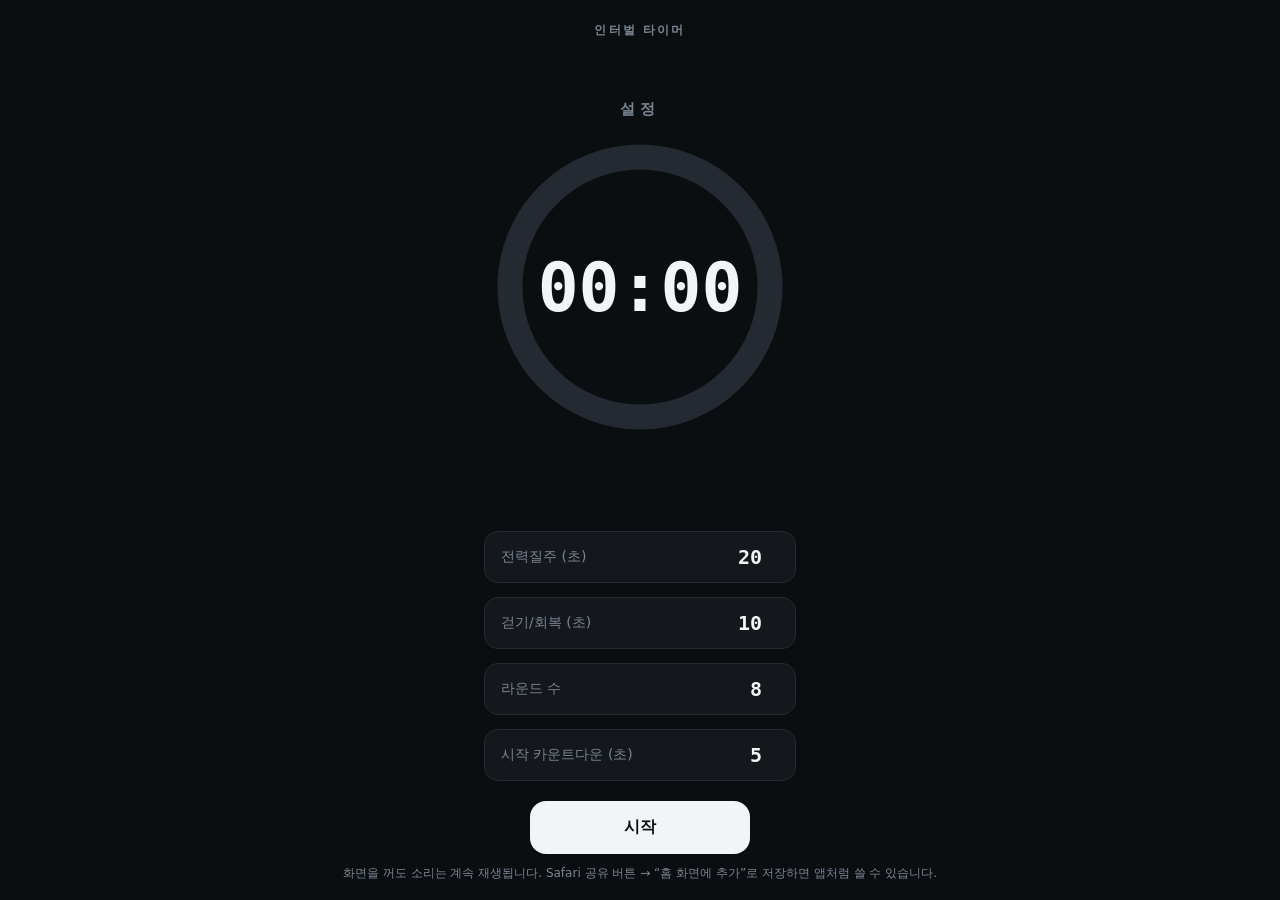
==== index.html @ 2dc90696 "Play pre-rendered session through <audio> so it survives iOS lock Web Audio is suspended by iOS in t" ====
<!DOCTYPE html>
<html lang="ko">
<head>
<meta charset="UTF-8">
<meta name="viewport" content="width=device-width, initial-scale=1, viewport-fit=cover, user-scalable=no">
<meta name="apple-mobile-web-app-capable" content="yes">
<meta name="apple-mobile-web-app-status-bar-style" content="black-translucent">
<meta name="apple-mobile-web-app-title" content="인터벌">
<meta name="theme-color" content="#0B0E11">
<title>인터벌 타이머</title>
<style>
  :root{
    --bg:#0B0E11;
    --panel:#14181D;
    --line:#242A31;
    --text:#F2F4F5;
    --muted:#7A8592;
    --ready:#5B7A99;
    --sprint:#FF5A36;
    --walk:#33D6A6;
    --done:#FFD166;
  }
  *{box-sizing:border-box; -webkit-tap-highlight-color:transparent;}
  html,body{height:100%; margin:0;}
  body{
    background:var(--bg);
    color:var(--text);
    font-family:-apple-system, BlinkMacSystemFont, "SF Pro Text", system-ui, sans-serif;
    display:flex;
    flex-direction:column;
    min-height:100vh;
    padding:env(safe-area-inset-top) env(safe-area-inset-right) env(safe-area-inset-bottom) env(safe-area-inset-left);
    overflow:hidden;
    user-select:none;
    transition:background-color .25s ease;
  }
  .eyebrow{
    text-align:center;
    letter-spacing:.18em;
    font-size:12px;
    font-weight:600;
    color:var(--muted);
    text-transform:uppercase;
    margin-top:22px;
  }
  .stage{
    flex:1;
    display:flex;
    flex-direction:column;
    align-items:center;
    justify-content:center;
    gap:18px;
  }
  .phase-label{
    font-size:15px;
    font-weight:700;
    letter-spacing:.32em;
    text-transform:uppercase;
    color:var(--muted);
  }
  .ring-wrap{ position:relative; width:min(66vw,300px); height:min(66vw,300px); }
  .ring-wrap svg{ width:100%; height:100%; transform:rotate(-90deg); }
  .ring-bg{ fill:none; stroke:var(--line); stroke-width:10; }
  .ring-fg{ fill:none; stroke:var(--sprint); stroke-width:10; stroke-linecap:round; transition:stroke .2s ease; }
  .ring-center{
    position:absolute; inset:0;
    display:flex; align-items:center; justify-content:center;
    font-family:ui-monospace,"SF Mono",Menlo,monospace;
    font-variant-numeric:tabular-nums;
    font-size:min(15vw,68px);
    font-weight:600;
  }
  .round-label{ font-size:13px; color:var(--muted); font-weight:600; }

  .config{
    display:flex; flex-direction:column; gap:14px;
    padding:0 24px; width:100%; max-width:360px; margin:0 auto;
  }
  .field{
    display:flex; justify-content:space-between; align-items:center;
    background:var(--panel); border:1px solid var(--line);
    border-radius:14px; padding:12px 16px;
  }
  .field label{ font-size:14px; color:var(--muted); }
  .field input{
    width:64px; text-align:right;
    background:transparent; border:none; outline:none;
    color:var(--text); font-size:20px; font-weight:600;
    font-family:ui-monospace,"SF Mono",Menlo,monospace;
    font-variant-numeric:tabular-nums;
  }

  .controls{
    display:flex; gap:12px; justify-content:center;
    padding:20px 24px 10px;
  }
  button{
    border:none; border-radius:16px;
    font-size:16px; font-weight:700;
    padding:16px 0; flex:1; max-width:220px;
    font-family:inherit; cursor:pointer;
  }
  .btn-primary{ background:var(--text); color:#0B0E11; }
  .btn-primary:disabled{ opacity:.5; }
  .btn-ghost{ background:var(--panel); color:var(--text); border:1px solid var(--line); }
  .btn-secondary{ background:var(--line); color:var(--text); }

  .hint{
    text-align:center; color:var(--muted); font-size:12px;
    padding:0 32px 18px; line-height:1.5;
  }
  .hidden{ display:none !important; }
</style>
</head>
<body>

  <div class="eyebrow" id="eyebrow">인터벌 타이머</div>

  <div class="stage">
    <div class="phase-label" id="phaseLabel">설정</div>
    <div class="ring-wrap">
      <svg viewBox="0 0 120 120">
        <circle class="ring-bg" cx="60" cy="60" r="52"></circle>
        <circle class="ring-fg" id="ring" cx="60" cy="60" r="52" stroke-dasharray="326.7" stroke-dashoffset="326.7"></circle>
      </svg>
      <div class="ring-center" id="clock">00:00</div>
    </div>
    <div class="round-label" id="roundLabel">&nbsp;</div>
  </div>

  <div class="config" id="config">
    <div class="field"><label>전력질주 (초)</label><input id="cfgSprint" type="number" min="1" value="20"></div>
    <div class="field"><label>걷기/회복 (초)</label><input id="cfgWalk" type="number" min="1" value="10"></div>
    <div class="field"><label>라운드 수</label><input id="cfgRounds" type="number" min="1" value="8"></div>
    <div class="field"><label>시작 카운트다운 (초)</label><input id="cfgCountdown" type="number" min="0" value="5"></div>
  </div>

  <div class="controls" id="controlsIdle">
    <button class="btn-primary" id="btnStart">시작</button>
  </div>
  <div class="controls hidden" id="controlsRun">
    <button class="btn-ghost" id="btnPause">일시정지</button>
    <button class="btn-secondary" id="btnReset">종료</button>
  </div>

  <div class="hint">화면을 꺼도 소리는 계속 재생됩니다. Safari 공유 버튼 → “홈 화면에 추가”로 저장하면 앱처럼 쓸 수 있습니다.</div>

  <audio id="player" preload="auto" playsinline></audio>

<script>
(function(){
  const els = {
    eyebrow: document.getElementById('eyebrow'),
    phaseLabel: document.getElementById('phaseLabel'),
    ring: document.getElementById('ring'),
    clock: document.getElementById('clock'),
    roundLabel: document.getElementById('roundLabel'),
    config: document.getElementById('config'),
    controlsIdle: document.getElementById('controlsIdle'),
    controlsRun: document.getElementById('controlsRun'),
    btnStart: document.getElementById('btnStart'),
    btnPause: document.getElementById('btnPause'),
    btnReset: document.getElementById('btnReset'),
    cfgSprint: document.getElementById('cfgSprint'),
    cfgWalk: document.getElementById('cfgWalk'),
    cfgRounds: document.getElementById('cfgRounds'),
    cfgCountdown: document.getElementById('cfgCountdown'),
  };
  const player = document.getElementById('player');

  const RING_CIRC = 2 * Math.PI * 52;
  const COLORS = { ready:'#5B7A99', sprint:'#FF5A36', walk:'#33D6A6', done:'#FFD166' };
  const PHASE_TEXT = { ready:'준비', sprint:'전력질주', walk:'걷기 / 회복', done:'완료' };
  // 비프음 최고 주파수가 880Hz라 22050Hz면 충분하고, 블롭 크기가 절반으로 줄어든다.
  const SAMPLE_RATE = 22050;

  let plan = null, rafId = null, trackUrl = null;

  function readConfig(){
    return {
      sprint: Math.max(1, parseInt(els.cfgSprint.value,10) || 20),
      walk: Math.max(1, parseInt(els.cfgWalk.value,10) || 10),
      rounds: Math.max(1, parseInt(els.cfgRounds.value,10) || 8),
      countdown: Math.max(0, parseInt(els.cfgCountdown.value,10) || 0),
    };
  }

  function buildPlan(cfg){
    const segments = [];
    let t = 0;
    segments.push({start:0, end:cfg.countdown, phase:'ready', round:0});
    t = cfg.countdown;
    for(let r=1; r<=cfg.rounds; r++){
      segments.push({start:t, end:t+cfg.sprint, phase:'sprint', round:r});
      t += cfg.sprint;
      segments.push({start:t, end:t+cfg.walk, phase:'walk', round:r});
      t += cfg.walk;
    }
    segments.push({start:t, end:t+1.2, phase:'done', round:cfg.rounds});
    const total = t;

    const beeps = [];
    const tickCount = Math.min(3, cfg.countdown);
    for(let i=tickCount; i>=1; i--) beeps.push({t: cfg.countdown - i, type:'tick'});
    segments.forEach(seg=>{
      if(seg.phase==='sprint') beeps.push({t:seg.start, type:'sprint_start'});
      if(seg.phase==='walk') beeps.push({t:seg.start, type:'walk_start'});
      if(seg.phase==='done') beeps.push({t:seg.start, type:'done'});
    });
    return {segments, beeps, total, rounds:cfg.rounds};
  }

  async function renderTrack(p){
    const totalSeconds = p.total + 1.5;
    const ctx = new OfflineAudioContext(1, Math.ceil(totalSeconds*SAMPLE_RATE), SAMPLE_RATE);
    function beep(time, freq, dur, gainVal){
      const osc = ctx.createOscillator();
      osc.type = 'sine';
      osc.frequency.value = freq;
      const g = ctx.createGain();
      g.gain.setValueAtTime(0, time);
      g.gain.linearRampToValueAtTime(gainVal, time+0.01);
      g.gain.linearRampToValueAtTime(0, time+dur);
      osc.connect(g).connect(ctx.destination);
      osc.start(time);
      osc.stop(time+dur+0.02);
    }
    p.beeps.forEach(e=>{
      if(e.type==='tick') beep(e.t, 660, 0.08, 0.45);
      else if(e.type==='sprint_start'){ beep(e.t,880,0.12,0.9); beep(e.t+0.16,880,0.12,0.9); }
      else if(e.type==='walk_start'){ beep(e.t,440,0.22,0.8); }
      else if(e.type==='done'){ beep(e.t,523,0.15,0.9); beep(e.t+0.18,659,0.15,0.9); beep(e.t+0.36,784,0.22,0.9); }
    });
    return await ctx.startRendering();
  }

  // 16bit PCM mono WAV. iOS는 백그라운드에서 WebAudio를 정지시키므로
  // 렌더링 결과를 <audio> 엘리먼트가 재생할 수 있는 파일로 바꾼다.
  function encodeWav(samples, sampleRate){
    const dataSize = samples.length * 2;
    const buf = new ArrayBuffer(44 + dataSize);
    const view = new DataView(buf);
    let o = 0;
    const str = s => { for(let i=0;i<s.length;i++) view.setUint8(o++, s.charCodeAt(i)); };
    const u32 = v => { view.setUint32(o, v, true); o += 4; };
    const u16 = v => { view.setUint16(o, v, true); o += 2; };
    str('RIFF'); u32(36 + dataSize); str('WAVE');
    str('fmt '); u32(16); u16(1); u16(1);
    u32(sampleRate); u32(sampleRate*2); u16(2); u16(16);
    str('data'); u32(dataSize);
    for(let i=0;i<samples.length;i++){
      const s = Math.max(-1, Math.min(1, samples[i]));
      view.setInt16(o, s < 0 ? s*0x8000 : s*0x7FFF, true);
      o += 2;
    }
    return new Blob([buf], {type:'audio/wav'});
  }

  function silentWavUrl(){
    return URL.createObjectURL(encodeWav(new Float32Array(1024), SAMPLE_RATE));
  }

  function findSegment(elapsed){
    for(const s of plan.segments){ if(elapsed>=s.start && elapsed<s.end) return s; }
    return plan.segments[plan.segments.length-1];
  }

  function updateUI(elapsed){
    const seg = findSegment(elapsed);
    const remain = Math.max(0, Math.ceil(seg.end - elapsed));
    const mm = String(Math.floor(remain/60)).padStart(2,'0');
    const ss = String(remain%60).padStart(2,'0');
    els.clock.textContent = mm+':'+ss;
    els.phaseLabel.textContent = PHASE_TEXT[seg.phase];
    els.phaseLabel.style.color = COLORS[seg.phase];
    els.ring.style.stroke = COLORS[seg.phase];
    els.roundLabel.textContent = seg.phase==='ready' ? '곧 시작합니다' :
      seg.phase==='done' ? '수고하셨습니다' : `${seg.round} / ${plan.rounds}`;

    const segDur = Math.max(0.001, seg.end - seg.start);
    const progress = Math.min(1, Math.max(0, (elapsed - seg.start)/segDur));
    els.ring.setAttribute('stroke-dasharray', RING_CIRC);
    els.ring.setAttribute('stroke-dashoffset', RING_CIRC * (1-progress));
  }

  // 화면 표시는 오디오 자체의 재생 위치를 따라간다.
  // 잠금 해제 후에도 소리와 어긋나지 않는다.
  function getElapsed(){ return player.currentTime; }

  function tick(){
    updateUI(getElapsed());
    if(!player.paused) rafId = requestAnimationFrame(tick);
  }

  function startTicking(){
    cancelAnimationFrame(rafId);
    rafId = requestAnimationFrame(tick);
  }

  function setupMediaSession(){
    if(!('mediaSession' in navigator)) return;
    navigator.mediaSession.metadata = new MediaMetadata({
      title:'인터벌 타이머',
      artist:`${plan.rounds} 라운드`,
    });
    navigator.mediaSession.setActionHandler('pause', ()=>{ player.pause(); });
    navigator.mediaSession.setActionHandler('play', ()=>{ player.play().catch(()=>{}); });
  }

  function releaseTrack(){
    if(trackUrl){ URL.revokeObjectURL(trackUrl); trackUrl = null; }
  }

  function goIdle(){
    els.controlsRun.classList.add('hidden');
    els.controlsIdle.classList.remove('hidden');
    els.config.classList.remove('hidden');
  }

  els.btnStart.addEventListener('click', async ()=>{
    const cfg = readConfig();
    plan = buildPlan(cfg);

    // iOS는 탭 제스처 안에서 동기적으로 play()가 호출된 엘리먼트만 잠금 해제한다.
    // await 이전에 무음으로 먼저 해제해 두고, 렌더링이 끝나면 src만 교체한다.
    const primer = silentWavUrl();
    player.src = primer;
    player.play().catch(()=>{});

    els.phaseLabel.textContent = '준비 중...';
    els.btnStart.disabled = true;
    els.config.classList.add('hidden');

    let buffer;
    try{
      buffer = await renderTrack(plan);
    }catch(e){
      URL.revokeObjectURL(primer);
      els.btnStart.disabled = false;
      els.phaseLabel.textContent = '오디오 생성 실패';
      els.config.classList.remove('hidden');
      return;
    }

    releaseTrack();
    trackUrl = URL.createObjectURL(encodeWav(buffer.getChannelData(0), buffer.sampleRate));
    URL.revokeObjectURL(primer);

    player.src = trackUrl;
    player.currentTime = 0;
    try{
      await player.play();
    }catch(e){
      els.btnStart.disabled = false;
      els.phaseLabel.textContent = '재생을 시작할 수 없습니다';
      els.config.classList.remove('hidden');
      return;
    }

    setupMediaSession();
    els.btnStart.disabled = false;
    els.controlsIdle.classList.add('hidden');
    els.controlsRun.classList.remove('hidden');
    els.btnPause.textContent = '일시정지';
    startTicking();
  });

  els.btnPause.addEventListener('click', ()=>{
    if(player.paused){
      player.play().catch(()=>{});
    } else {
      player.pause();
    }
  });

  player.addEventListener('play', ()=>{
    els.btnPause.textContent = '일시정지';
    startTicking();
  });

  player.addEventListener('pause', ()=>{
    if(!player.ended) els.btnPause.textContent = '이어서';
    cancelAnimationFrame(rafId);
  });

  player.addEventListener('ended', ()=>{
    cancelAnimationFrame(rafId);
    updateUI(plan.total + 1);
    goIdle();
  });

  // 잠금 해제 후 rAF는 멈춰 있으므로 화면을 즉시 재생 위치에 맞춘다.
  document.addEventListener('visibilitychange', ()=>{
    if(document.visibilityState === 'visible' && plan){
      updateUI(getElapsed());
      if(!player.paused) startTicking();
    }
  });

  els.btnReset.addEventListener('click', ()=>{
    player.pause();
    player.removeAttribute('src');
    player.load();
    releaseTrack();
    cancelAnimationFrame(rafId);
    plan = null;
    els.phaseLabel.textContent = '설정';
    els.phaseLabel.style.color = '';
    els.roundLabel.textContent = ' ';
    els.clock.textContent = '00:00';
    els.ring.setAttribute('stroke-dashoffset', RING_CIRC);
    goIdle();
  });
})();
</script>
</body>
</html>
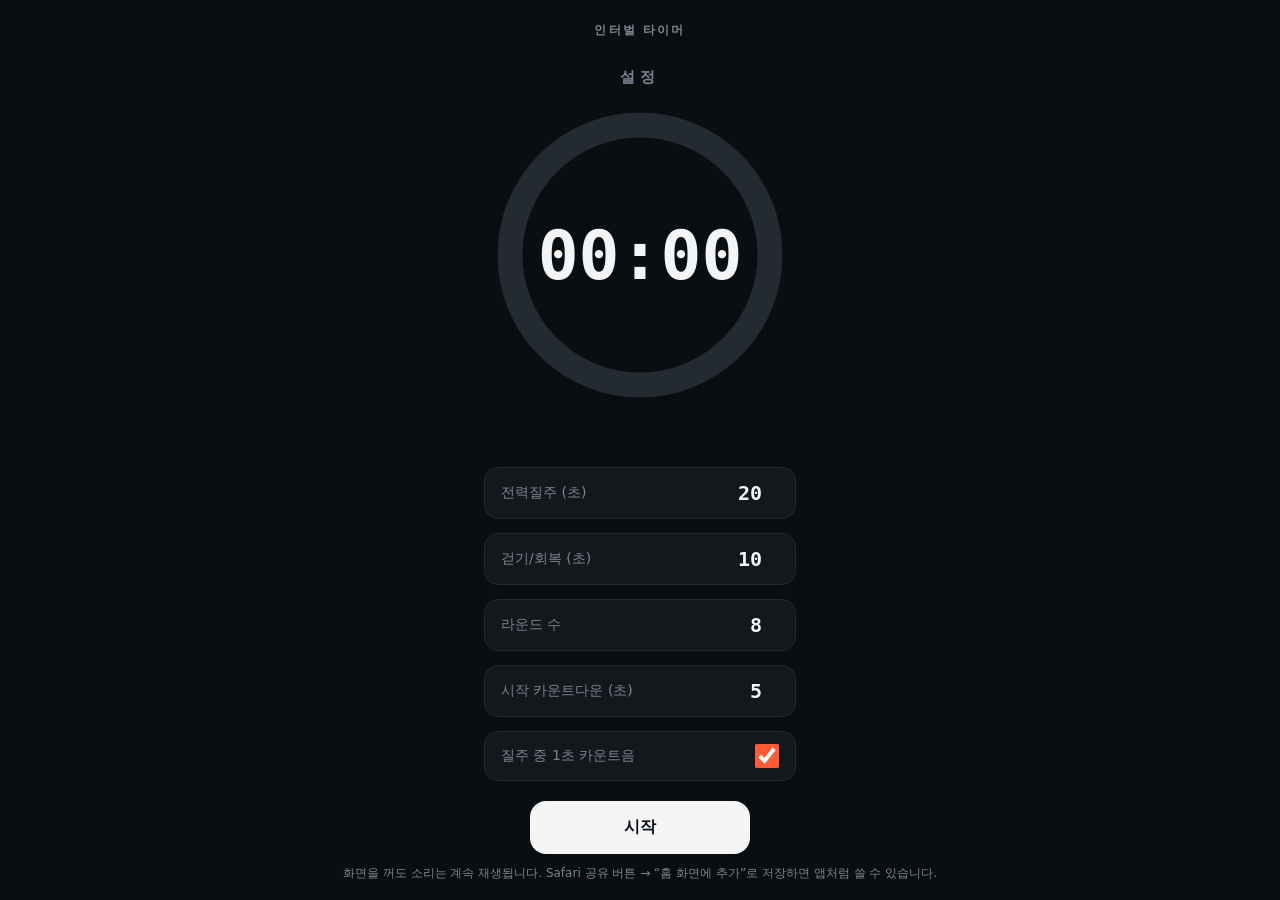
==== commit 8e315ea5: "Louder transition beeps and optional per-second sprint ticks Transition tones were pure sines alread" ====
--- a/index.html
+++ b/index.html
@@ -89,6 +89,10 @@
     font-family:ui-monospace,"SF Mono",Menlo,monospace;
     font-variant-numeric:tabular-nums;
   }
+  .field input[type="checkbox"]{
+    width:24px; height:24px; margin:0;
+    accent-color:var(--sprint);
+  }
 
   .controls{
     display:flex; gap:12px; justify-content:center;
@@ -133,6 +137,7 @@
     <div class="field"><label>걷기/회복 (초)</label><input id="cfgWalk" type="number" min="1" value="10"></div>
     <div class="field"><label>라운드 수</label><input id="cfgRounds" type="number" min="1" value="8"></div>
     <div class="field"><label>시작 카운트다운 (초)</label><input id="cfgCountdown" type="number" min="0" value="5"></div>
+    <div class="field"><label>질주 중 1초 카운트음</label><input id="cfgSprintTick" type="checkbox" checked></div>
   </div>
 
   <div class="controls" id="controlsIdle">
@@ -165,6 +170,7 @@
     cfgWalk: document.getElementById('cfgWalk'),
     cfgRounds: document.getElementById('cfgRounds'),
     cfgCountdown: document.getElementById('cfgCountdown'),
+    cfgSprintTick: document.getElementById('cfgSprintTick'),
   };
   const player = document.getElementById('player');
 
@@ -182,6 +188,7 @@
       walk: Math.max(1, parseInt(els.cfgWalk.value,10) || 10),
       rounds: Math.max(1, parseInt(els.cfgRounds.value,10) || 8),
       countdown: Math.max(0, parseInt(els.cfgCountdown.value,10) || 0),
+      sprintTick: els.cfgSprintTick.checked,
     };
   }
 
@@ -206,6 +213,11 @@
       if(seg.phase==='sprint') beeps.push({t:seg.start, type:'sprint_start'});
       if(seg.phase==='walk') beeps.push({t:seg.start, type:'walk_start'});
       if(seg.phase==='done') beeps.push({t:seg.start, type:'done'});
+      // 질주 구간의 매 초마다. 시작(sprint_start)과 끝(walk_start)은 이미
+      // 전환음이 울리므로 그 사이 초에만 넣는다.
+      if(seg.phase==='sprint' && cfg.sprintTick){
+        for(let k=1; k < seg.end-seg.start; k++) beeps.push({t:seg.start+k, type:'tick'});
+      }
     });
     return {segments, beeps, total, rounds:cfg.rounds};
   }
@@ -213,23 +225,34 @@
   async function renderTrack(p){
     const totalSeconds = p.total + 1.5;
     const ctx = new OfflineAudioContext(1, Math.ceil(totalSeconds*SAMPLE_RATE), SAMPLE_RATE);
-    function beep(time, freq, dur, gainVal){
-      const osc = ctx.createOscillator();
-      osc.type = 'sine';
-      osc.frequency.value = freq;
-      const g = ctx.createGain();
-      g.gain.setValueAtTime(0, time);
-      g.gain.linearRampToValueAtTime(gainVal, time+0.01);
-      g.gain.linearRampToValueAtTime(0, time+dur);
-      osc.connect(g).connect(ctx.destination);
-      osc.start(time);
-      osc.stop(time+dur+0.02);
+    // 순음은 0.9만 넘어도 클리핑이라 진폭으로는 더 키울 수 없다.
+    // 전환음은 배음을 얹고 감쇠 대신 유지 구간을 둬서 실효 음량을 올린다.
+    // 홀수 배음(사각파에 가까운 음색)이 같은 피크에서 가장 크게 들리고
+    // 바람·차 소리를 잘 뚫는다. 배음끼리 위상이 어긋나 합이 1.46이어도
+    // 실제 피크는 0.95 근처라 클리핑되지 않는다.
+    const PURE = [[1, 1]];
+    const RICH = [[1, 0.5], [3, 0.3], [5, 0.2]];
+    function beep(time, freq, dur, peak, partials){
+      (partials || PURE).forEach(([mult, rel])=>{
+        const osc = ctx.createOscillator();
+        osc.type = 'sine';
+        osc.frequency.value = freq * mult;
+        const g = ctx.createGain();
+        const amp = peak * rel;
+        g.gain.setValueAtTime(0, time);
+        g.gain.linearRampToValueAtTime(amp, time+0.005);
+        g.gain.setValueAtTime(amp, time+dur*0.75);
+        g.gain.linearRampToValueAtTime(0, time+dur);
+        osc.connect(g).connect(ctx.destination);
+        osc.start(time);
+        osc.stop(time+dur+0.02);
+      });
     }
     p.beeps.forEach(e=>{
-      if(e.type==='tick') beep(e.t, 660, 0.08, 0.45);
-      else if(e.type==='sprint_start'){ beep(e.t,880,0.12,0.9); beep(e.t+0.16,880,0.12,0.9); }
-      else if(e.type==='walk_start'){ beep(e.t,440,0.22,0.8); }
-      else if(e.type==='done'){ beep(e.t,523,0.15,0.9); beep(e.t+0.18,659,0.15,0.9); beep(e.t+0.36,784,0.22,0.9); }
+      if(e.type==='tick') beep(e.t, 660, 0.08, 0.45, PURE);
+      else if(e.type==='sprint_start'){ beep(e.t,880,0.14,1.42,RICH); beep(e.t+0.18,880,0.14,1.42,RICH); }
+      else if(e.type==='walk_start'){ beep(e.t,440,0.26,1.42,RICH); }
+      else if(e.type==='done'){ beep(e.t,523,0.15,1.30,RICH); beep(e.t+0.18,659,0.15,1.30,RICH); beep(e.t+0.36,784,0.22,1.30,RICH); }
     });
     return await ctx.startRendering();
   }
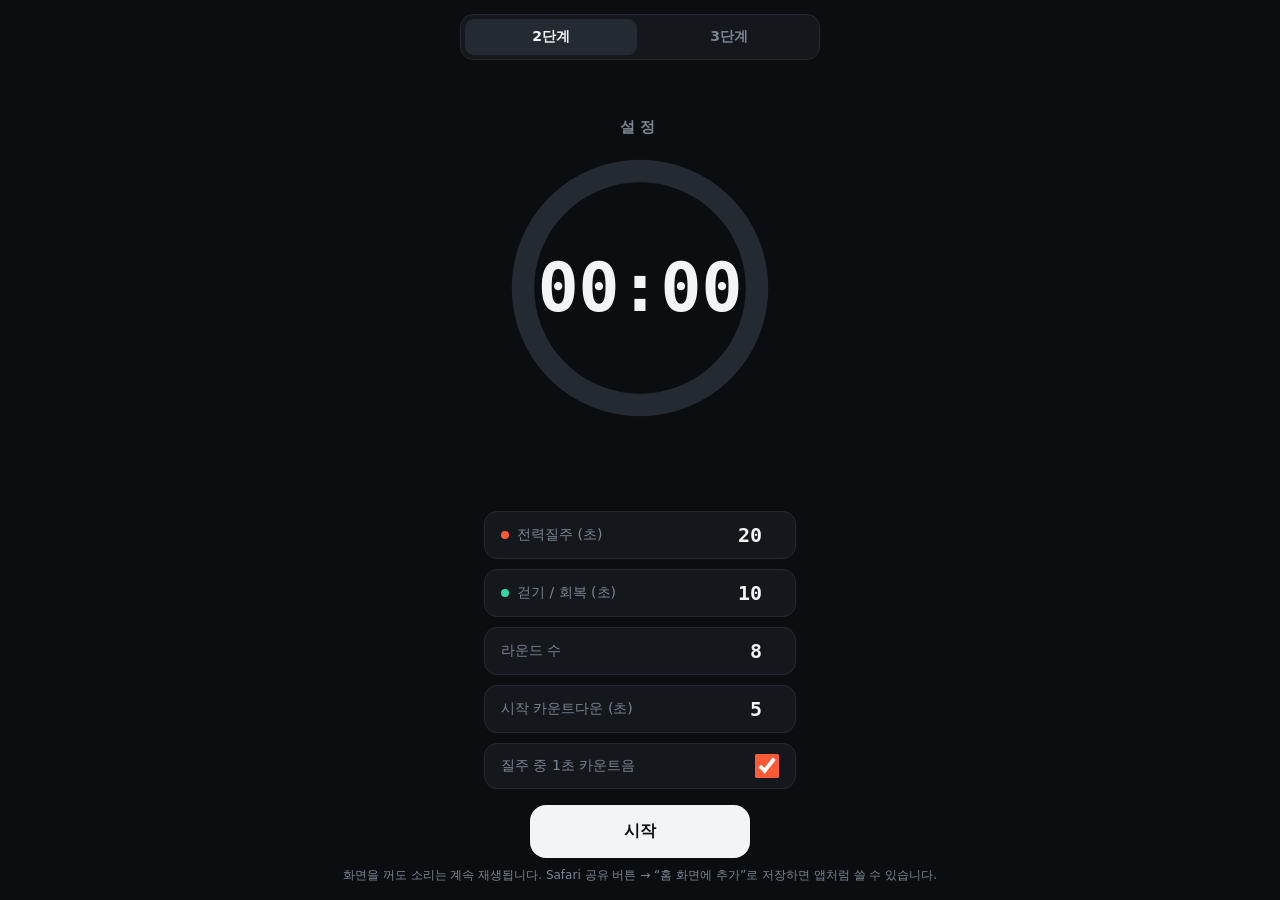
==== commit 23a9a788: "Split into html/css/js and add a 3-phase mode behind tabs Separate style.css and app.js from index.h" ====
--- a/index.html
+++ b/index.html
@@ -8,117 +8,16 @@
 <meta name="apple-mobile-web-app-title" content="인터벌">
 <meta name="theme-color" content="#0B0E11">
 <title>인터벌 타이머</title>
-<style>
-  :root{
-    --bg:#0B0E11;
-    --panel:#14181D;
-    --line:#242A31;
-    --text:#F2F4F5;
-    --muted:#7A8592;
-    --ready:#5B7A99;
-    --sprint:#FF5A36;
-    --walk:#33D6A6;
-    --done:#FFD166;
-  }
-  *{box-sizing:border-box; -webkit-tap-highlight-color:transparent;}
-  html,body{height:100%; margin:0;}
-  body{
-    background:var(--bg);
-    color:var(--text);
-    font-family:-apple-system, BlinkMacSystemFont, "SF Pro Text", system-ui, sans-serif;
-    display:flex;
-    flex-direction:column;
-    min-height:100vh;
-    padding:env(safe-area-inset-top) env(safe-area-inset-right) env(safe-area-inset-bottom) env(safe-area-inset-left);
-    overflow:hidden;
-    user-select:none;
-    transition:background-color .25s ease;
-  }
-  .eyebrow{
-    text-align:center;
-    letter-spacing:.18em;
-    font-size:12px;
-    font-weight:600;
-    color:var(--muted);
-    text-transform:uppercase;
-    margin-top:22px;
-  }
-  .stage{
-    flex:1;
-    display:flex;
-    flex-direction:column;
-    align-items:center;
-    justify-content:center;
-    gap:18px;
-  }
-  .phase-label{
-    font-size:15px;
-    font-weight:700;
-    letter-spacing:.32em;
-    text-transform:uppercase;
-    color:var(--muted);
-  }
-  .ring-wrap{ position:relative; width:min(66vw,300px); height:min(66vw,300px); }
-  .ring-wrap svg{ width:100%; height:100%; transform:rotate(-90deg); }
-  .ring-bg{ fill:none; stroke:var(--line); stroke-width:10; }
-  .ring-fg{ fill:none; stroke:var(--sprint); stroke-width:10; stroke-linecap:round; transition:stroke .2s ease; }
-  .ring-center{
-    position:absolute; inset:0;
-    display:flex; align-items:center; justify-content:center;
-    font-family:ui-monospace,"SF Mono",Menlo,monospace;
-    font-variant-numeric:tabular-nums;
-    font-size:min(15vw,68px);
-    font-weight:600;
-  }
-  .round-label{ font-size:13px; color:var(--muted); font-weight:600; }
-
-  .config{
-    display:flex; flex-direction:column; gap:14px;
-    padding:0 24px; width:100%; max-width:360px; margin:0 auto;
-  }
-  .field{
-    display:flex; justify-content:space-between; align-items:center;
-    background:var(--panel); border:1px solid var(--line);
-    border-radius:14px; padding:12px 16px;
-  }
-  .field label{ font-size:14px; color:var(--muted); }
-  .field input{
-    width:64px; text-align:right;
-    background:transparent; border:none; outline:none;
-    color:var(--text); font-size:20px; font-weight:600;
-    font-family:ui-monospace,"SF Mono",Menlo,monospace;
-    font-variant-numeric:tabular-nums;
-  }
-  .field input[type="checkbox"]{
-    width:24px; height:24px; margin:0;
-    accent-color:var(--sprint);
-  }
-
-  .controls{
-    display:flex; gap:12px; justify-content:center;
-    padding:20px 24px 10px;
-  }
-  button{
-    border:none; border-radius:16px;
-    font-size:16px; font-weight:700;
-    padding:16px 0; flex:1; max-width:220px;
-    font-family:inherit; cursor:pointer;
-  }
-  .btn-primary{ background:var(--text); color:#0B0E11; }
-  .btn-primary:disabled{ opacity:.5; }
-  .btn-ghost{ background:var(--panel); color:var(--text); border:1px solid var(--line); }
-  .btn-secondary{ background:var(--line); color:var(--text); }
-
-  .hint{
-    text-align:center; color:var(--muted); font-size:12px;
-    padding:0 32px 18px; line-height:1.5;
-  }
-  .hidden{ display:none !important; }
-</style>
+<!-- 빌드 도구가 없어 파일명에 해시를 못 붙인다. 배포할 때 v 값을 올려야
+     새 CSS/JS가 확실히 내려간다. 안 올리면 홈 화면 PWA가 옛 파일을 계속 쓴다. -->
+<link rel="stylesheet" href="style.css?v=1">
 </head>
 <body>
 
-  <div class="eyebrow" id="eyebrow">인터벌 타이머</div>
+  <div class="tabs" id="tabs">
+    <button class="tab is-active" data-mode="two">2단계</button>
+    <button class="tab" data-mode="three">3단계</button>
+  </div>
 
   <div class="stage">
     <div class="phase-label" id="phaseLabel">설정</div>
@@ -133,8 +32,22 @@
   </div>
 
   <div class="config" id="config">
-    <div class="field"><label>전력질주 (초)</label><input id="cfgSprint" type="number" min="1" value="20"></div>
-    <div class="field"><label>걷기/회복 (초)</label><input id="cfgWalk" type="number" min="1" value="10"></div>
+    <div class="field" data-phase-field="sprint">
+      <label><i class="dot dot-sprint"></i>전력질주 (초)</label>
+      <input id="cfgSprint" type="number" min="1" value="20">
+    </div>
+    <div class="field" data-phase-field="walk">
+      <label><i class="dot dot-walk"></i>걷기 / 회복 (초)</label>
+      <input id="cfgWalk" type="number" min="1" value="10">
+    </div>
+    <div class="field" data-phase-field="steps">
+      <label><i class="dot dot-steps"></i>잔발 스텝 (초)</label>
+      <input id="cfgSteps" type="number" min="1" value="15">
+    </div>
+    <div class="field" data-phase-field="rest">
+      <label><i class="dot dot-walk"></i>휴식 (초)</label>
+      <input id="cfgRest" type="number" min="1" value="30">
+    </div>
     <div class="field"><label>라운드 수</label><input id="cfgRounds" type="number" min="1" value="8"></div>
     <div class="field"><label>시작 카운트다운 (초)</label><input id="cfgCountdown" type="number" min="0" value="5"></div>
     <div class="field"><label>질주 중 1초 카운트음</label><input id="cfgSprintTick" type="checkbox" checked></div>
@@ -152,289 +65,6 @@
 
   <audio id="player" preload="auto" playsinline></audio>
 
-<script>
-(function(){
-  const els = {
-    eyebrow: document.getElementById('eyebrow'),
-    phaseLabel: document.getElementById('phaseLabel'),
-    ring: document.getElementById('ring'),
-    clock: document.getElementById('clock'),
-    roundLabel: document.getElementById('roundLabel'),
-    config: document.getElementById('config'),
-    controlsIdle: document.getElementById('controlsIdle'),
-    controlsRun: document.getElementById('controlsRun'),
-    btnStart: document.getElementById('btnStart'),
-    btnPause: document.getElementById('btnPause'),
-    btnReset: document.getElementById('btnReset'),
-    cfgSprint: document.getElementById('cfgSprint'),
-    cfgWalk: document.getElementById('cfgWalk'),
-    cfgRounds: document.getElementById('cfgRounds'),
-    cfgCountdown: document.getElementById('cfgCountdown'),
-    cfgSprintTick: document.getElementById('cfgSprintTick'),
-  };
-  const player = document.getElementById('player');
-
-  const RING_CIRC = 2 * Math.PI * 52;
-  const COLORS = { ready:'#5B7A99', sprint:'#FF5A36', walk:'#33D6A6', done:'#FFD166' };
-  const PHASE_TEXT = { ready:'준비', sprint:'전력질주', walk:'걷기 / 회복', done:'완료' };
-  // 비프음 최고 주파수가 880Hz라 22050Hz면 충분하고, 블롭 크기가 절반으로 줄어든다.
-  const SAMPLE_RATE = 22050;
-
-  let plan = null, rafId = null, trackUrl = null;
-
-  function readConfig(){
-    return {
-      sprint: Math.max(1, parseInt(els.cfgSprint.value,10) || 20),
-      walk: Math.max(1, parseInt(els.cfgWalk.value,10) || 10),
-      rounds: Math.max(1, parseInt(els.cfgRounds.value,10) || 8),
-      countdown: Math.max(0, parseInt(els.cfgCountdown.value,10) || 0),
-      sprintTick: els.cfgSprintTick.checked,
-    };
-  }
-
-  function buildPlan(cfg){
-    const segments = [];
-    let t = 0;
-    segments.push({start:0, end:cfg.countdown, phase:'ready', round:0});
-    t = cfg.countdown;
-    for(let r=1; r<=cfg.rounds; r++){
-      segments.push({start:t, end:t+cfg.sprint, phase:'sprint', round:r});
-      t += cfg.sprint;
-      segments.push({start:t, end:t+cfg.walk, phase:'walk', round:r});
-      t += cfg.walk;
-    }
-    segments.push({start:t, end:t+1.2, phase:'done', round:cfg.rounds});
-    const total = t;
-
-    const beeps = [];
-    const tickCount = Math.min(3, cfg.countdown);
-    for(let i=tickCount; i>=1; i--) beeps.push({t: cfg.countdown - i, type:'tick'});
-    segments.forEach(seg=>{
-      if(seg.phase==='sprint') beeps.push({t:seg.start, type:'sprint_start'});
-      if(seg.phase==='walk') beeps.push({t:seg.start, type:'walk_start'});
-      if(seg.phase==='done') beeps.push({t:seg.start, type:'done'});
-      // 질주 구간의 매 초마다. 시작(sprint_start)과 끝(walk_start)은 이미
-      // 전환음이 울리므로 그 사이 초에만 넣는다.
-      if(seg.phase==='sprint' && cfg.sprintTick){
-        for(let k=1; k < seg.end-seg.start; k++) beeps.push({t:seg.start+k, type:'tick'});
-      }
-    });
-    return {segments, beeps, total, rounds:cfg.rounds};
-  }
-
-  async function renderTrack(p){
-    const totalSeconds = p.total + 1.5;
-    const ctx = new OfflineAudioContext(1, Math.ceil(totalSeconds*SAMPLE_RATE), SAMPLE_RATE);
-    // 순음은 0.9만 넘어도 클리핑이라 진폭으로는 더 키울 수 없다.
-    // 전환음은 배음을 얹고 감쇠 대신 유지 구간을 둬서 실효 음량을 올린다.
-    // 홀수 배음(사각파에 가까운 음색)이 같은 피크에서 가장 크게 들리고
-    // 바람·차 소리를 잘 뚫는다. 배음끼리 위상이 어긋나 합이 1.46이어도
-    // 실제 피크는 0.95 근처라 클리핑되지 않는다.
-    const PURE = [[1, 1]];
-    const RICH = [[1, 0.5], [3, 0.3], [5, 0.2]];
-    function beep(time, freq, dur, peak, partials){
-      (partials || PURE).forEach(([mult, rel])=>{
-        const osc = ctx.createOscillator();
-        osc.type = 'sine';
-        osc.frequency.value = freq * mult;
-        const g = ctx.createGain();
-        const amp = peak * rel;
-        g.gain.setValueAtTime(0, time);
-        g.gain.linearRampToValueAtTime(amp, time+0.005);
-        g.gain.setValueAtTime(amp, time+dur*0.75);
-        g.gain.linearRampToValueAtTime(0, time+dur);
-        osc.connect(g).connect(ctx.destination);
-        osc.start(time);
-        osc.stop(time+dur+0.02);
-      });
-    }
-    p.beeps.forEach(e=>{
-      if(e.type==='tick') beep(e.t, 660, 0.08, 0.45, PURE);
-      else if(e.type==='sprint_start'){ beep(e.t,880,0.14,1.42,RICH); beep(e.t+0.18,880,0.14,1.42,RICH); }
-      else if(e.type==='walk_start'){ beep(e.t,440,0.26,1.42,RICH); }
-      else if(e.type==='done'){ beep(e.t,523,0.15,1.30,RICH); beep(e.t+0.18,659,0.15,1.30,RICH); beep(e.t+0.36,784,0.22,1.30,RICH); }
-    });
-    return await ctx.startRendering();
-  }
-
-  // 16bit PCM mono WAV. iOS는 백그라운드에서 WebAudio를 정지시키므로
-  // 렌더링 결과를 <audio> 엘리먼트가 재생할 수 있는 파일로 바꾼다.
-  function encodeWav(samples, sampleRate){
-    const dataSize = samples.length * 2;
-    const buf = new ArrayBuffer(44 + dataSize);
-    const view = new DataView(buf);
-    let o = 0;
-    const str = s => { for(let i=0;i<s.length;i++) view.setUint8(o++, s.charCodeAt(i)); };
-    const u32 = v => { view.setUint32(o, v, true); o += 4; };
-    const u16 = v => { view.setUint16(o, v, true); o += 2; };
-    str('RIFF'); u32(36 + dataSize); str('WAVE');
-    str('fmt '); u32(16); u16(1); u16(1);
-    u32(sampleRate); u32(sampleRate*2); u16(2); u16(16);
-    str('data'); u32(dataSize);
-    for(let i=0;i<samples.length;i++){
-      const s = Math.max(-1, Math.min(1, samples[i]));
-      view.setInt16(o, s < 0 ? s*0x8000 : s*0x7FFF, true);
-      o += 2;
-    }
-    return new Blob([buf], {type:'audio/wav'});
-  }
-
-  function silentWavUrl(){
-    return URL.createObjectURL(encodeWav(new Float32Array(1024), SAMPLE_RATE));
-  }
-
-  function findSegment(elapsed){
-    for(const s of plan.segments){ if(elapsed>=s.start && elapsed<s.end) return s; }
-    return plan.segments[plan.segments.length-1];
-  }
-
-  function updateUI(elapsed){
-    const seg = findSegment(elapsed);
-    const remain = Math.max(0, Math.ceil(seg.end - elapsed));
-    const mm = String(Math.floor(remain/60)).padStart(2,'0');
-    const ss = String(remain%60).padStart(2,'0');
-    els.clock.textContent = mm+':'+ss;
-    els.phaseLabel.textContent = PHASE_TEXT[seg.phase];
-    els.phaseLabel.style.color = COLORS[seg.phase];
-    els.ring.style.stroke = COLORS[seg.phase];
-    els.roundLabel.textContent = seg.phase==='ready' ? '곧 시작합니다' :
-      seg.phase==='done' ? '수고하셨습니다' : `${seg.round} / ${plan.rounds}`;
-
-    const segDur = Math.max(0.001, seg.end - seg.start);
-    const progress = Math.min(1, Math.max(0, (elapsed - seg.start)/segDur));
-    els.ring.setAttribute('stroke-dasharray', RING_CIRC);
-    els.ring.setAttribute('stroke-dashoffset', RING_CIRC * (1-progress));
-  }
-
-  // 화면 표시는 오디오 자체의 재생 위치를 따라간다.
-  // 잠금 해제 후에도 소리와 어긋나지 않는다.
-  function getElapsed(){ return player.currentTime; }
-
-  function tick(){
-    updateUI(getElapsed());
-    if(!player.paused) rafId = requestAnimationFrame(tick);
-  }
-
-  function startTicking(){
-    cancelAnimationFrame(rafId);
-    rafId = requestAnimationFrame(tick);
-  }
-
-  function setupMediaSession(){
-    if(!('mediaSession' in navigator)) return;
-    navigator.mediaSession.metadata = new MediaMetadata({
-      title:'인터벌 타이머',
-      artist:`${plan.rounds} 라운드`,
-    });
-    navigator.mediaSession.setActionHandler('pause', ()=>{ player.pause(); });
-    navigator.mediaSession.setActionHandler('play', ()=>{ player.play().catch(()=>{}); });
-  }
-
-  function releaseTrack(){
-    if(trackUrl){ URL.revokeObjectURL(trackUrl); trackUrl = null; }
-  }
-
-  function goIdle(){
-    els.controlsRun.classList.add('hidden');
-    els.controlsIdle.classList.remove('hidden');
-    els.config.classList.remove('hidden');
-  }
-
-  els.btnStart.addEventListener('click', async ()=>{
-    const cfg = readConfig();
-    plan = buildPlan(cfg);
-
-    // iOS는 탭 제스처 안에서 동기적으로 play()가 호출된 엘리먼트만 잠금 해제한다.
-    // await 이전에 무음으로 먼저 해제해 두고, 렌더링이 끝나면 src만 교체한다.
-    const primer = silentWavUrl();
-    player.src = primer;
-    player.play().catch(()=>{});
-
-    els.phaseLabel.textContent = '준비 중...';
-    els.btnStart.disabled = true;
-    els.config.classList.add('hidden');
-
-    let buffer;
-    try{
-      buffer = await renderTrack(plan);
-    }catch(e){
-      URL.revokeObjectURL(primer);
-      els.btnStart.disabled = false;
-      els.phaseLabel.textContent = '오디오 생성 실패';
-      els.config.classList.remove('hidden');
-      return;
-    }
-
-    releaseTrack();
-    trackUrl = URL.createObjectURL(encodeWav(buffer.getChannelData(0), buffer.sampleRate));
-    URL.revokeObjectURL(primer);
-
-    player.src = trackUrl;
-    player.currentTime = 0;
-    try{
-      await player.play();
-    }catch(e){
-      els.btnStart.disabled = false;
-      els.phaseLabel.textContent = '재생을 시작할 수 없습니다';
-      els.config.classList.remove('hidden');
-      return;
-    }
-
-    setupMediaSession();
-    els.btnStart.disabled = false;
-    els.controlsIdle.classList.add('hidden');
-    els.controlsRun.classList.remove('hidden');
-    els.btnPause.textContent = '일시정지';
-    startTicking();
-  });
-
-  els.btnPause.addEventListener('click', ()=>{
-    if(player.paused){
-      player.play().catch(()=>{});
-    } else {
-      player.pause();
-    }
-  });
-
-  player.addEventListener('play', ()=>{
-    els.btnPause.textContent = '일시정지';
-    startTicking();
-  });
-
-  player.addEventListener('pause', ()=>{
-    if(!player.ended) els.btnPause.textContent = '이어서';
-    cancelAnimationFrame(rafId);
-  });
-
-  player.addEventListener('ended', ()=>{
-    cancelAnimationFrame(rafId);
-    updateUI(plan.total + 1);
-    goIdle();
-  });
-
-  // 잠금 해제 후 rAF는 멈춰 있으므로 화면을 즉시 재생 위치에 맞춘다.
-  document.addEventListener('visibilitychange', ()=>{
-    if(document.visibilityState === 'visible' && plan){
-      updateUI(getElapsed());
-      if(!player.paused) startTicking();
-    }
-  });
-
-  els.btnReset.addEventListener('click', ()=>{
-    player.pause();
-    player.removeAttribute('src');
-    player.load();
-    releaseTrack();
-    cancelAnimationFrame(rafId);
-    plan = null;
-    els.phaseLabel.textContent = '설정';
-    els.phaseLabel.style.color = '';
-    els.roundLabel.textContent = ' ';
-    els.clock.textContent = '00:00';
-    els.ring.setAttribute('stroke-dashoffset', RING_CIRC);
-    goIdle();
-  });
-})();
-</script>
+<script src="app.js?v=1" defer></script>
 </body>
 </html>
--- a/style.css
+++ b/style.css
@@ -0,0 +1,131 @@
+:root{
+  --bg:#0B0E11;
+  --panel:#14181D;
+  --line:#242A31;
+  --text:#F2F4F5;
+  --muted:#7A8592;
+  --ready:#5B7A99;
+  --sprint:#FF5A36;
+  --steps:#A78BFA;
+  --walk:#33D6A6;
+  --done:#FFD166;
+}
+*{box-sizing:border-box; -webkit-tap-highlight-color:transparent;}
+html,body{height:100%; margin:0;}
+body{
+  background:var(--bg);
+  color:var(--text);
+  font-family:-apple-system, BlinkMacSystemFont, "SF Pro Text", system-ui, sans-serif;
+  display:flex;
+  flex-direction:column;
+  min-height:100vh;
+  padding:env(safe-area-inset-top) env(safe-area-inset-right) env(safe-area-inset-bottom) env(safe-area-inset-left);
+  overflow-y:auto;
+  -webkit-overflow-scrolling:touch;
+  user-select:none;
+}
+
+/* ---- 모드 탭 ---- */
+.tabs{
+  display:flex; gap:6px;
+  width:calc(100% - 48px); max-width:360px;
+  margin:14px auto 0;
+  padding:4px;
+  background:var(--panel);
+  border:1px solid var(--line);
+  border-radius:13px;
+  transition:opacity .2s ease;
+}
+/* 세션 중에는 모드를 바꿀 수 없다. 어떤 모드로 도는지는 계속 보여준다. */
+.tabs.locked{ opacity:.4; pointer-events:none; }
+.tab{
+  flex:1; max-width:none;
+  padding:9px 0;
+  border:none; border-radius:9px;
+  background:transparent; color:var(--muted);
+  font-family:inherit; font-size:14px; font-weight:700;
+}
+.tab.is-active{ background:var(--line); color:var(--text); }
+
+.stage{
+  flex:1;
+  min-height:0;   /* 없으면 링 크기 아래로 줄지 않아 아래 요소가 잘린다 */
+  display:flex;
+  flex-direction:column;
+  align-items:center;
+  justify-content:center;
+  gap:16px;
+  padding:8px 0;
+}
+.phase-label{
+  font-size:15px;
+  font-weight:700;
+  letter-spacing:.32em;
+  text-transform:uppercase;
+  color:var(--muted);
+}
+/* 3단계 모드는 설정이 7줄이라 높이가 빠듯하다. vh를 함께 걸어 링이 먼저 줄게 한다. */
+.ring-wrap{ position:relative; flex:none; width:min(66vw,300px,30vh); height:min(66vw,300px,30vh); }
+.ring-wrap svg{ width:100%; height:100%; transform:rotate(-90deg); }
+.ring-bg{ fill:none; stroke:var(--line); stroke-width:10; }
+.ring-fg{ fill:none; stroke:var(--sprint); stroke-width:10; stroke-linecap:round; transition:stroke .2s ease; }
+.ring-center{
+  position:absolute; inset:0;
+  display:flex; align-items:center; justify-content:center;
+  font-family:ui-monospace,"SF Mono",Menlo,monospace;
+  font-variant-numeric:tabular-nums;
+  font-size:min(15vw,68px);
+  font-weight:600;
+}
+.round-label{ font-size:13px; color:var(--muted); font-weight:600; }
+
+.config{
+  display:flex; flex-direction:column; gap:10px;
+  padding:0 24px; width:100%; max-width:360px; margin:0 auto;
+}
+.field{
+  display:flex; justify-content:space-between; align-items:center;
+  background:var(--panel); border:1px solid var(--line);
+  border-radius:13px; padding:10px 16px;
+}
+.field label{ font-size:14px; color:var(--muted); }
+.field input{
+  width:64px; text-align:right;
+  background:transparent; border:none; outline:none;
+  color:var(--text); font-size:20px; font-weight:600;
+  font-family:ui-monospace,"SF Mono",Menlo,monospace;
+  font-variant-numeric:tabular-nums;
+}
+.field input[type="checkbox"]{
+  width:24px; height:24px; margin:0;
+  accent-color:var(--sprint);
+}
+/* 구간 이름 앞의 색 점. 링/라벨 색과 같아 어느 구간인지 눈으로 잇는다. */
+.dot{
+  display:inline-block; width:8px; height:8px;
+  border-radius:50%; margin-right:8px; vertical-align:middle;
+}
+.dot-sprint{ background:var(--sprint); }
+.dot-steps{ background:var(--steps); }
+.dot-walk{ background:var(--walk); }
+
+.controls{
+  display:flex; gap:12px; justify-content:center;
+  padding:16px 24px 8px;
+}
+button{
+  border:none; border-radius:16px;
+  font-size:16px; font-weight:700;
+  padding:16px 0; flex:1; max-width:220px;
+  font-family:inherit; cursor:pointer;
+}
+.btn-primary{ background:var(--text); color:#0B0E11; }
+.btn-primary:disabled{ opacity:.5; }
+.btn-ghost{ background:var(--panel); color:var(--text); border:1px solid var(--line); }
+.btn-secondary{ background:var(--line); color:var(--text); }
+
+.hint{
+  text-align:center; color:var(--muted); font-size:12px;
+  padding:0 32px 16px; line-height:1.5;
+}
+.hidden{ display:none !important; }
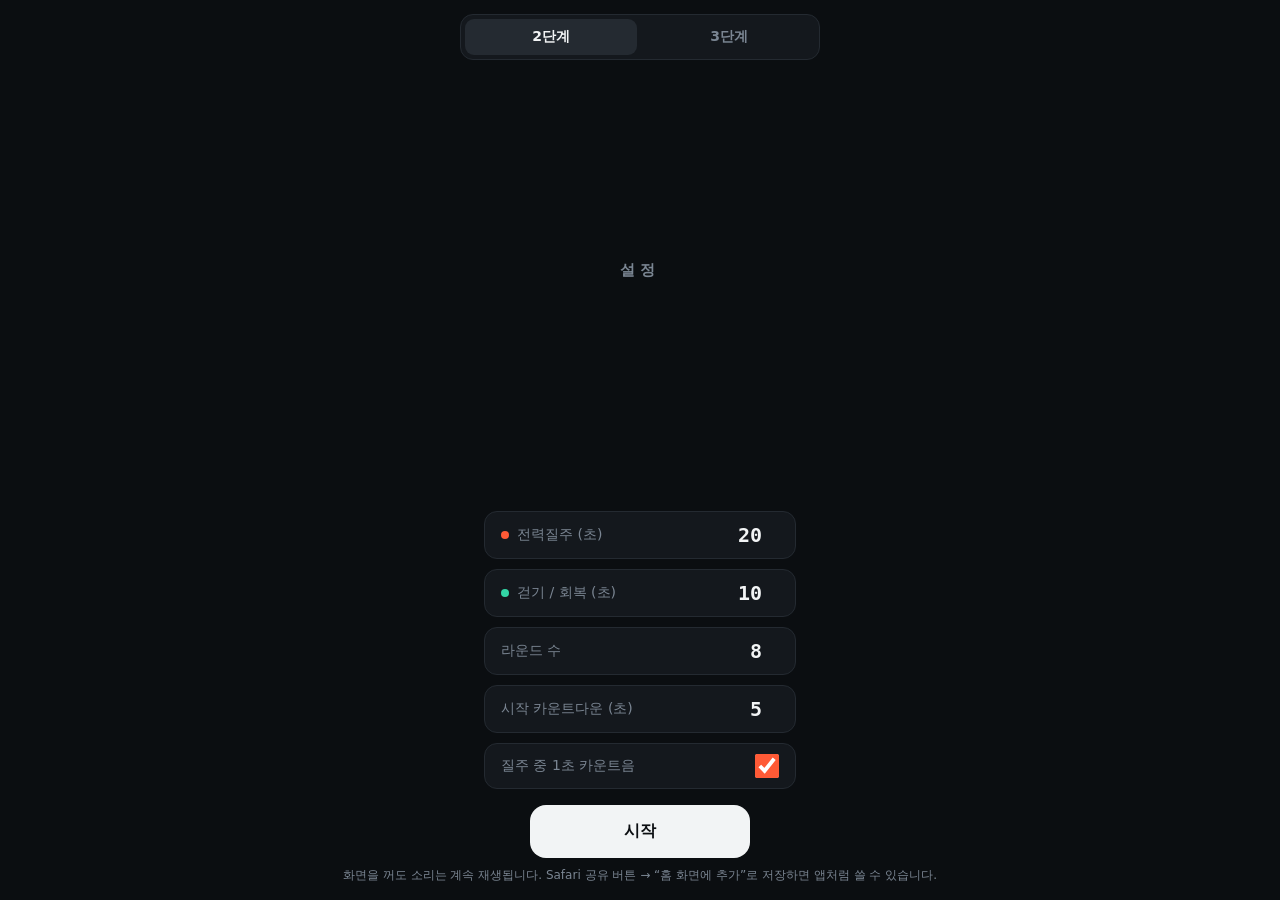
==== commit 00122b9e: "Hide the ring on the setup screen; drop the rule that caused overlap Two earlier fixes interacted ba" ====
--- a/index.html
+++ b/index.html
@@ -10,7 +10,7 @@
 <title>인터벌 타이머</title>
 <!-- 빌드 도구가 없어 파일명에 해시를 못 붙인다. 배포할 때 v 값을 올려야
      새 CSS/JS가 확실히 내려간다. 안 올리면 홈 화면 PWA가 옛 파일을 계속 쓴다. -->
-<link rel="stylesheet" href="style.css?v=1">
+<link rel="stylesheet" href="style.css?v=2">
 </head>
 <body>
 
@@ -21,7 +21,7 @@
 
   <div class="stage">
     <div class="phase-label" id="phaseLabel">설정</div>
-    <div class="ring-wrap">
+    <div class="ring-wrap" id="ringWrap">
       <svg viewBox="0 0 120 120">
         <circle class="ring-bg" cx="60" cy="60" r="52"></circle>
         <circle class="ring-fg" id="ring" cx="60" cy="60" r="52" stroke-dasharray="326.7" stroke-dashoffset="326.7"></circle>
@@ -61,10 +61,10 @@
     <button class="btn-secondary" id="btnReset">종료</button>
   </div>
 
-  <div class="hint">화면을 꺼도 소리는 계속 재생됩니다. Safari 공유 버튼 → “홈 화면에 추가”로 저장하면 앱처럼 쓸 수 있습니다.</div>
+  <div class="hint" id="hint">화면을 꺼도 소리는 계속 재생됩니다. Safari 공유 버튼 → “홈 화면에 추가”로 저장하면 앱처럼 쓸 수 있습니다.</div>
 
   <audio id="player" preload="auto" playsinline></audio>
 
-<script src="app.js?v=1" defer></script>
+<script src="app.js?v=2" defer></script>
 </body>
 </html>
--- a/style.css
+++ b/style.css
@@ -47,9 +47,10 @@
 }
 .tab.is-active{ background:var(--line); color:var(--text); }
 
+/* min-height:0 을 두면 링(flex:none)이 stage 밖으로 넘쳐 아래 설정과 겹친다.
+   넘칠 땐 body가 스크롤되게 두는 편이 안전하다. */
 .stage{
   flex:1;
-  min-height:0;   /* 없으면 링 크기 아래로 줄지 않아 아래 요소가 잘린다 */
   display:flex;
   flex-direction:column;
   align-items:center;
@@ -64,8 +65,9 @@
   text-transform:uppercase;
   color:var(--muted);
 }
-/* 3단계 모드는 설정이 7줄이라 높이가 빠듯하다. vh를 함께 걸어 링이 먼저 줄게 한다. */
-.ring-wrap{ position:relative; flex:none; width:min(66vw,300px,30vh); height:min(66vw,300px,30vh); }
+/* 설정 화면에서는 링을 감추므로 세션 중에는 넉넉히 키울 수 있다.
+   vh는 가로 모드처럼 높이가 짧은 경우의 안전장치. */
+.ring-wrap{ position:relative; flex:none; width:min(66vw,300px,45vh); height:min(66vw,300px,45vh); }
 .ring-wrap svg{ width:100%; height:100%; transform:rotate(-90deg); }
 .ring-bg{ fill:none; stroke:var(--line); stroke-width:10; }
 .ring-fg{ fill:none; stroke:var(--sprint); stroke-width:10; stroke-linecap:round; transition:stroke .2s ease; }
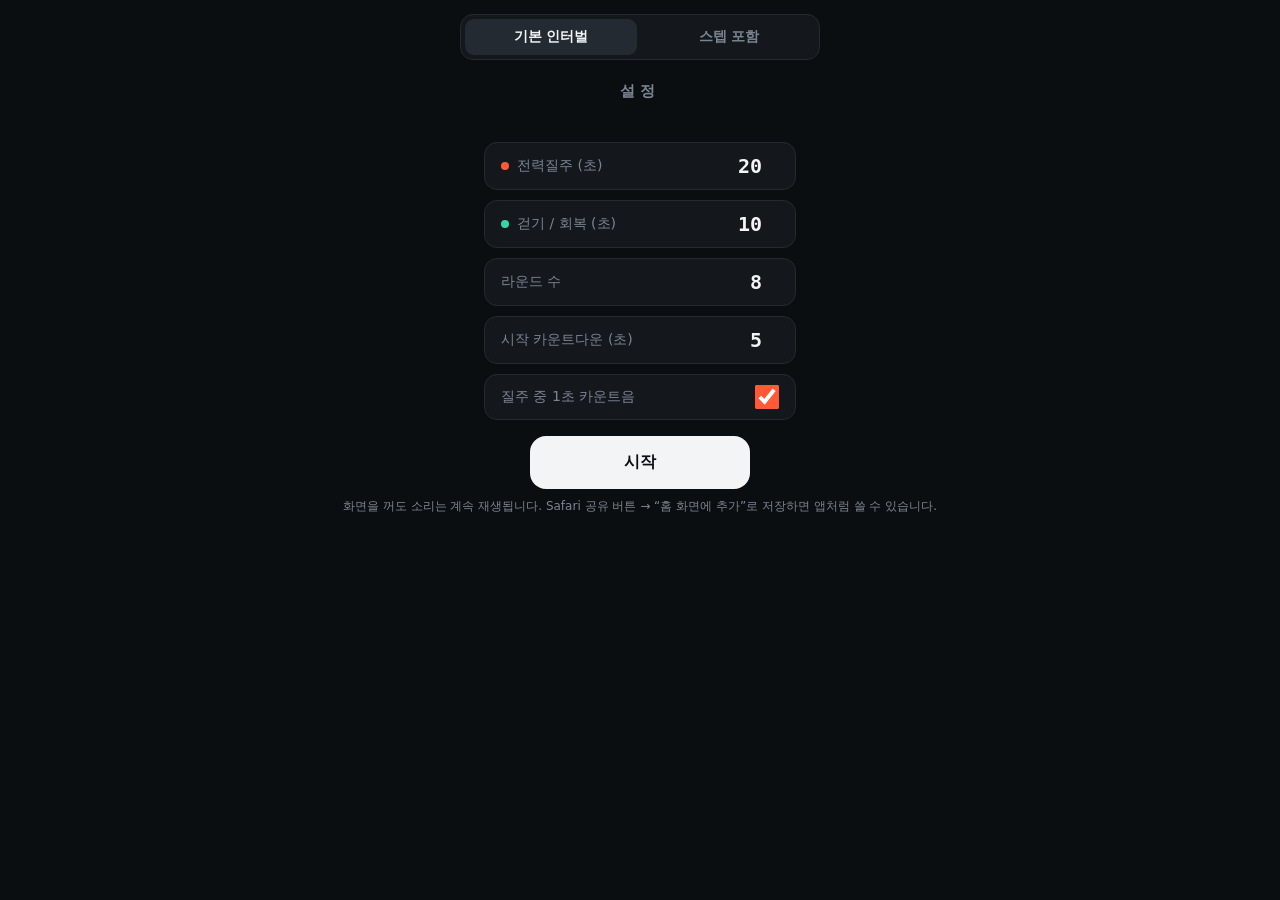
==== commit 64c5b3f0: "Collapse setup-screen blank space, rename tabs, enlarge round counter .stage is flex:1 so it always " ====
--- a/index.html
+++ b/index.html
@@ -10,16 +10,16 @@
 <title>인터벌 타이머</title>
 <!-- 빌드 도구가 없어 파일명에 해시를 못 붙인다. 배포할 때 v 값을 올려야
      새 CSS/JS가 확실히 내려간다. 안 올리면 홈 화면 PWA가 옛 파일을 계속 쓴다. -->
-<link rel="stylesheet" href="style.css?v=2">
+<link rel="stylesheet" href="style.css?v=3">
 </head>
 <body>
 
   <div class="tabs" id="tabs">
-    <button class="tab is-active" data-mode="two">2단계</button>
-    <button class="tab" data-mode="three">3단계</button>
+    <button class="tab is-active" data-mode="two">기본 인터벌</button>
+    <button class="tab" data-mode="three">스텝 포함</button>
   </div>
 
-  <div class="stage">
+  <div class="stage" id="stage">
     <div class="phase-label" id="phaseLabel">설정</div>
     <div class="ring-wrap" id="ringWrap">
       <svg viewBox="0 0 120 120">
@@ -65,6 +65,6 @@
 
   <audio id="player" preload="auto" playsinline></audio>
 
-<script src="app.js?v=2" defer></script>
+<script src="app.js?v=3" defer></script>
 </body>
 </html>
--- a/style.css
+++ b/style.css
@@ -58,6 +58,13 @@
   gap:16px;
   padding:8px 0;
 }
+/* 설정 화면: 링이 없어 내용이 텍스트 두 줄뿐이라 flex:1을 주면 위아래로
+   크게 비어 보인다. 제 높이만큼만 차지하게 하고 위쪽에만 여백을 둔다. */
+.stage.compact{
+  flex:none;
+  padding:22px 0 10px;
+  gap:6px;
+}
 .phase-label{
   font-size:15px;
   font-weight:700;
@@ -79,7 +86,10 @@
   font-size:min(15vw,68px);
   font-weight:600;
 }
-.round-label{ font-size:13px; color:var(--muted); font-weight:600; }
+.round-label{
+  font-size:22px; color:var(--text); font-weight:800;
+  font-variant-numeric:tabular-nums;
+}
 
 .config{
   display:flex; flex-direction:column; gap:10px;
